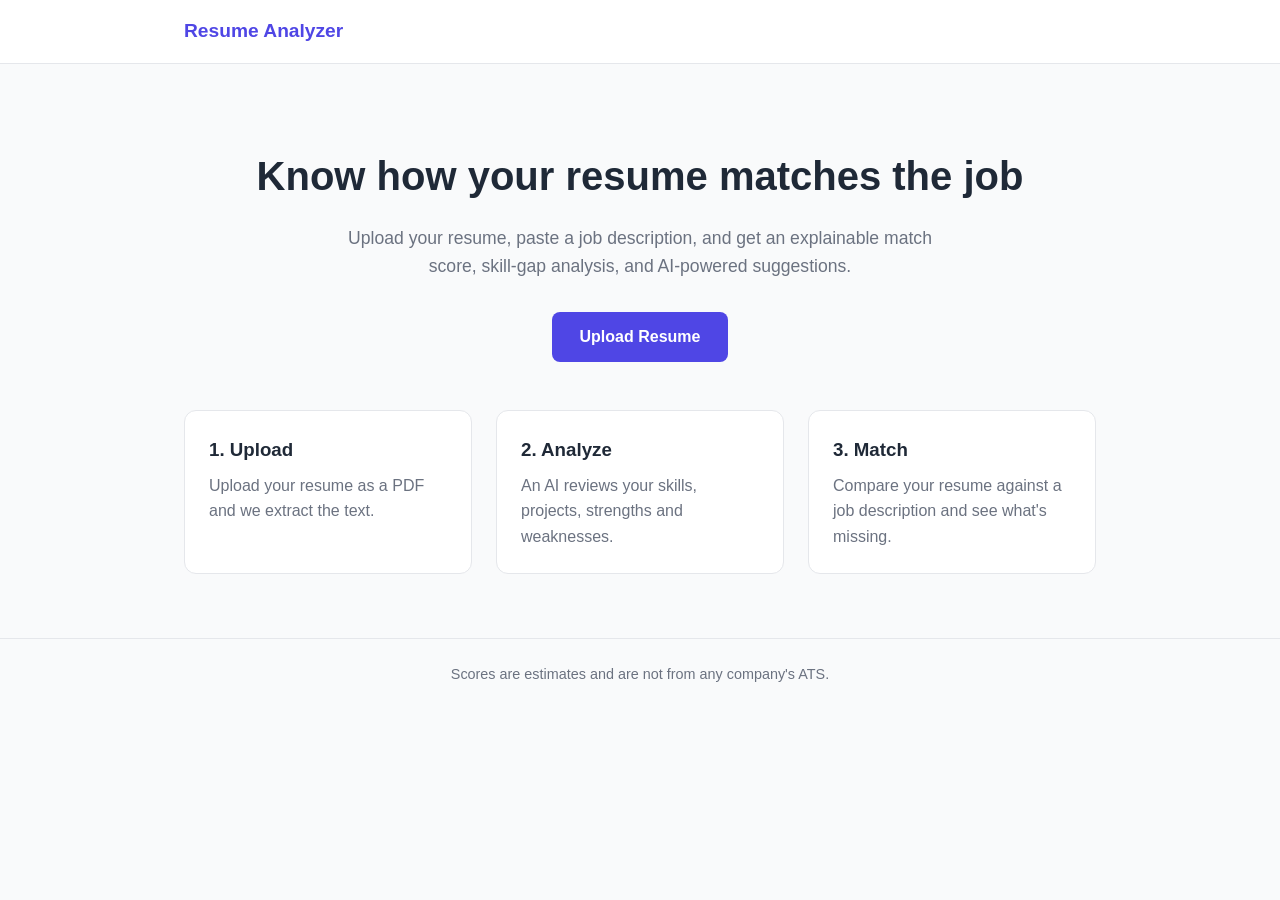
==== templates/index.html @ 4d53149c "Phase 1: FastAPI project setup with home page" ====
<!DOCTYPE html>
<html lang="en">
<head>
  <meta charset="UTF-8">
  <meta name="viewport" content="width=device-width, initial-scale=1.0">
  <title>AI Resume Analyzer</title>
  <link rel="stylesheet" href="/static/style.css">
</head>
<body>

  <header class="navbar">
    <div class="container">
      <span class="brand">Resume Analyzer</span>
    </div>
  </header>

  <main class="container">
    <section class="hero">
      <h1>Know how your resume matches the job</h1>
      <p>
        Upload your resume, paste a job description, and get an explainable
        match score, skill-gap analysis, and AI-powered suggestions.
      </p>
      <a href="/upload" class="btn">Upload Resume</a>
    </section>

    <section class="steps">
      <div class="card">
        <h3>1. Upload</h3>
        <p>Upload your resume as a PDF and we extract the text.</p>
      </div>
      <div class="card">
        <h3>2. Analyze</h3>
        <p>An AI reviews your skills, projects, strengths and weaknesses.</p>
      </div>
      <div class="card">
        <h3>3. Match</h3>
        <p>Compare your resume against a job description and see what's missing.</p>
      </div>
    </section>
  </main>

  <footer class="footer">
    <p>Scores are estimates and are not from any company's ATS.</p>
  </footer>

</body>
</html>
---- static/style.css ----
:root {
  --primary: #4f46e5;
  --primary-dark: #4338ca;
  --text: #1f2937;
  --muted: #6b7280;
  --bg: #f9fafb;
  --card: #ffffff;
  --border: #e5e7eb;
}

* {
  box-sizing: border-box;
  margin: 0;
  padding: 0;
}

body {
  font-family: "Segoe UI", Arial, sans-serif;
  background: var(--bg);
  color: var(--text);
  line-height: 1.6;
}

.container {
  max-width: 960px;
  margin: 0 auto;
  padding: 0 24px;
}

.navbar {
  background: var(--card);
  border-bottom: 1px solid var(--border);
  padding: 16px 0;
}

.brand {
  font-weight: 700;
  font-size: 1.2rem;
  color: var(--primary);
}

.hero {
  text-align: center;
  padding: 80px 0 48px;
}

.hero h1 {
  font-size: 2.5rem;
  margin-bottom: 16px;
}

.hero p {
  color: var(--muted);
  max-width: 600px;
  margin: 0 auto 32px;
  font-size: 1.1rem;
}

.btn {
  display: inline-block;
  background: var(--primary);
  color: #fff;
  padding: 12px 28px;
  border-radius: 8px;
  text-decoration: none;
  font-weight: 600;
  transition: background 0.2s;
}

.btn:hover {
  background: var(--primary-dark);
}

.steps {
  display: grid;
  grid-template-columns: repeat(auto-fit, minmax(240px, 1fr));
  gap: 24px;
  padding-bottom: 64px;
}

.card {
  background: var(--card);
  border: 1px solid var(--border);
  border-radius: 12px;
  padding: 24px;
}

.card h3 {
  margin-bottom: 8px;
}

.card p {
  color: var(--muted);
}

.footer {
  text-align: center;
  color: var(--muted);
  padding: 24px;
  border-top: 1px solid var(--border);
  font-size: 0.9rem;
}
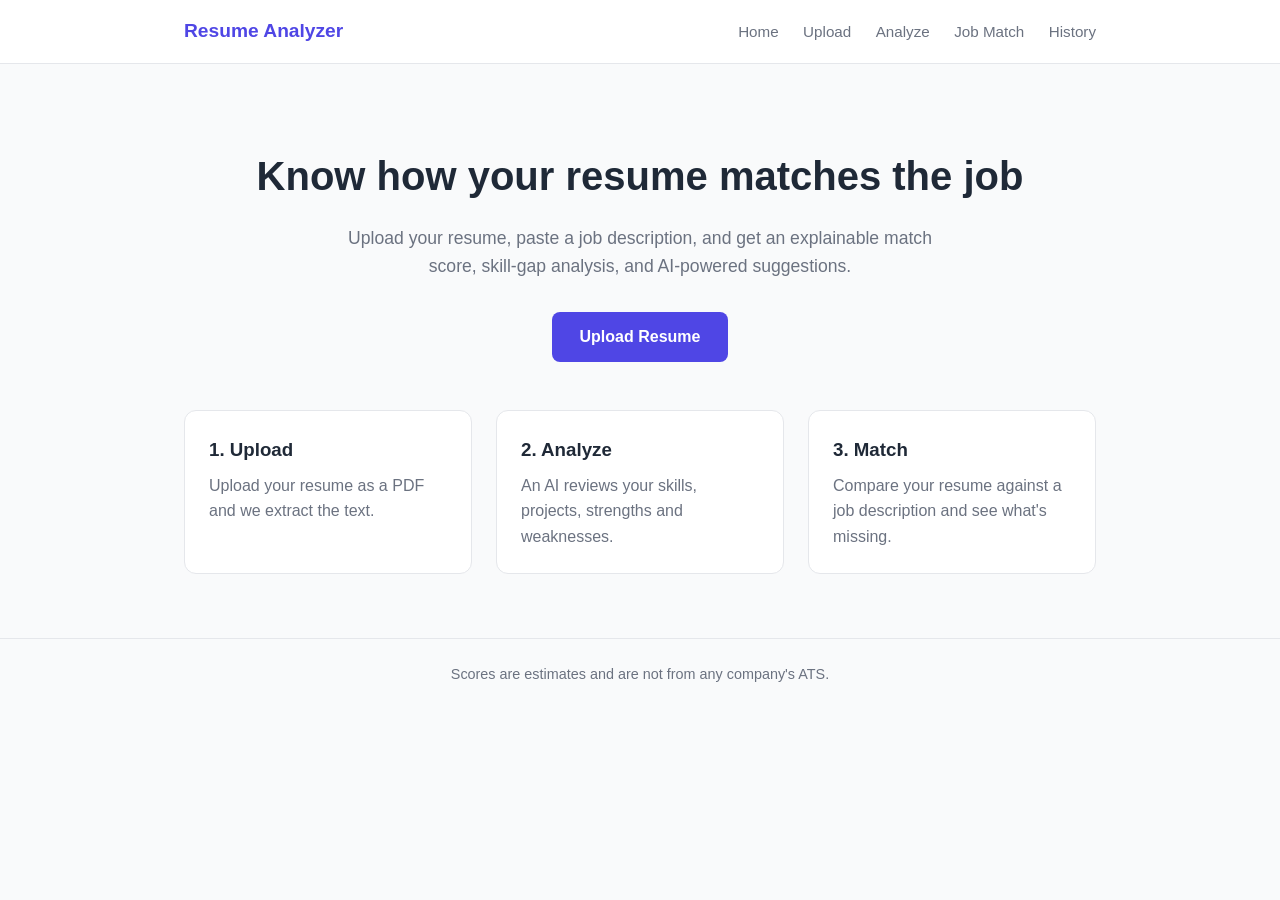
==== commit 95e76031: "Phase 7: navigation, loading states, error handling fixes, README" ====
--- a/templates/index.html
+++ b/templates/index.html
@@ -8,9 +8,16 @@
 </head>
 <body>
 
-  <header class="navbar">
-    <div class="container">
+    <header class="navbar">
+    <div class="container navbar-inner">
       <span class="brand">Resume Analyzer</span>
+      <nav>
+        <a href="/">Home</a>
+        <a href="/upload">Upload</a>
+        <a href="/analysis">Analyze</a>
+        <a href="/job-match">Job Match</a>
+        <a href="/history">History</a>
+      </nav>
     </div>
   </header>
 
--- a/static/style.css
+++ b/static/style.css
@@ -99,4 +99,102 @@
   padding: 24px;
   border-top: 1px solid var(--border);
   font-size: 0.9rem;
+}
+.upload-section {
+  padding: 48px 0;
+  max-width: 600px;
+}
+
+.upload-section h1 {
+  margin-bottom: 8px;
+}
+
+.upload-section p {
+  color: var(--muted);
+  margin-bottom: 24px;
+}
+
+#upload-form {
+  display: flex;
+  gap: 12px;
+  align-items: center;
+  margin-bottom: 16px;
+}
+
+#status {
+  margin-bottom: 16px;
+  color: var(--muted);
+}
+
+.result-box {
+  background: var(--card);
+  border: 1px solid var(--border);
+  border-radius: 12px;
+  padding: 20px;
+}
+
+.result-box pre {
+  white-space: pre-wrap;
+  word-wrap: break-word;
+  max-height: 400px;
+  overflow-y: auto;
+  font-family: inherit;
+}
+.result-box ul {
+  margin-left: 20px;
+  margin-top: 8px;
+}
+
+.result-box {
+  margin-bottom: 16px;
+}
+
+textarea {
+  padding: 12px;
+  border: 1px solid var(--border);
+  border-radius: 8px;
+  font-family: inherit;
+}
+label {
+  display: block;
+  font-weight: 600;
+  margin-bottom: 6px;
+}
+.navbar-inner {
+  display: flex;
+  justify-content: space-between;
+  align-items: center;
+}
+
+nav a {
+  color: var(--muted);
+  text-decoration: none;
+  margin-left: 20px;
+  font-weight: 500;
+  font-size: 0.95rem;
+}
+
+nav a:hover {
+  color: var(--primary);
+}
+
+.btn:disabled {
+  opacity: 0.6;
+  cursor: not-allowed;
+}
+
+.spinner {
+  display: inline-block;
+  width: 14px;
+  height: 14px;
+  border: 2px solid var(--border);
+  border-top-color: var(--primary);
+  border-radius: 50%;
+  animation: spin 0.6s linear infinite;
+  margin-right: 8px;
+  vertical-align: middle;
+}
+
+@keyframes spin {
+  to { transform: rotate(360deg); }
 }
